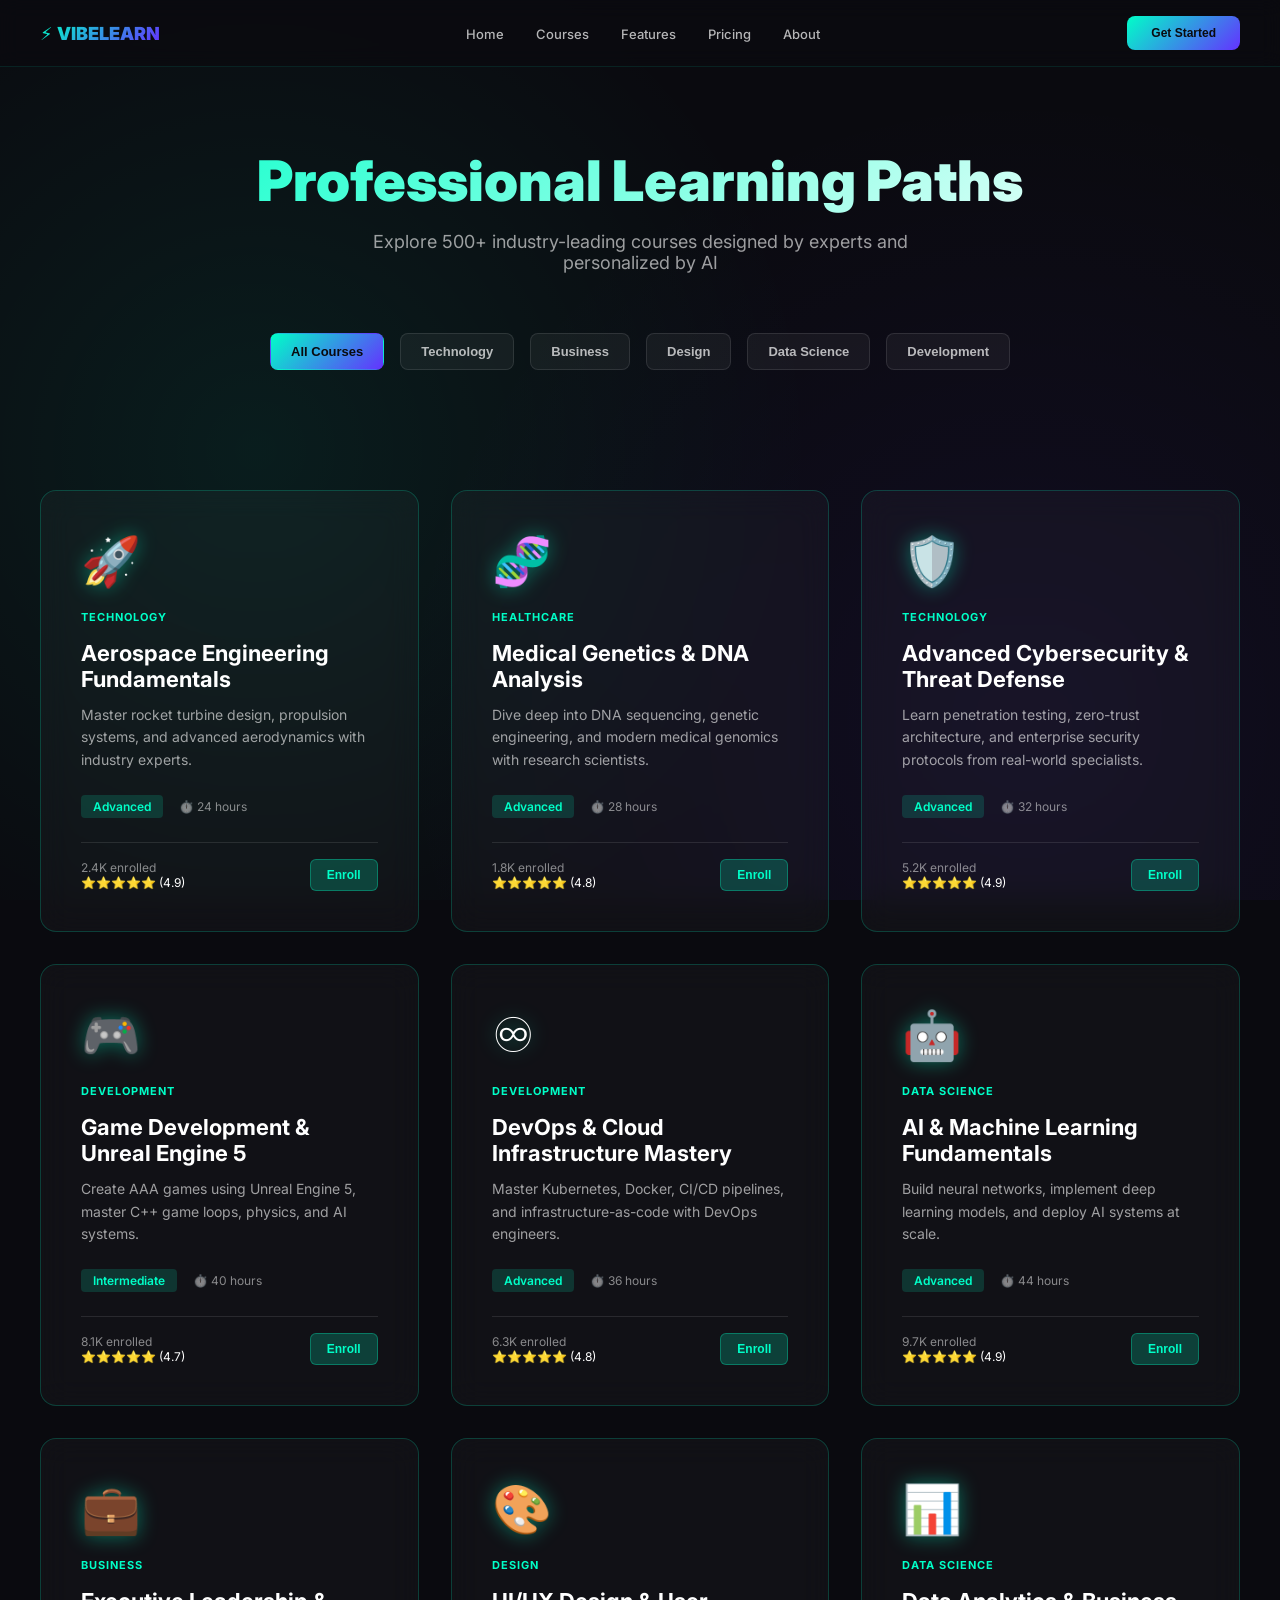
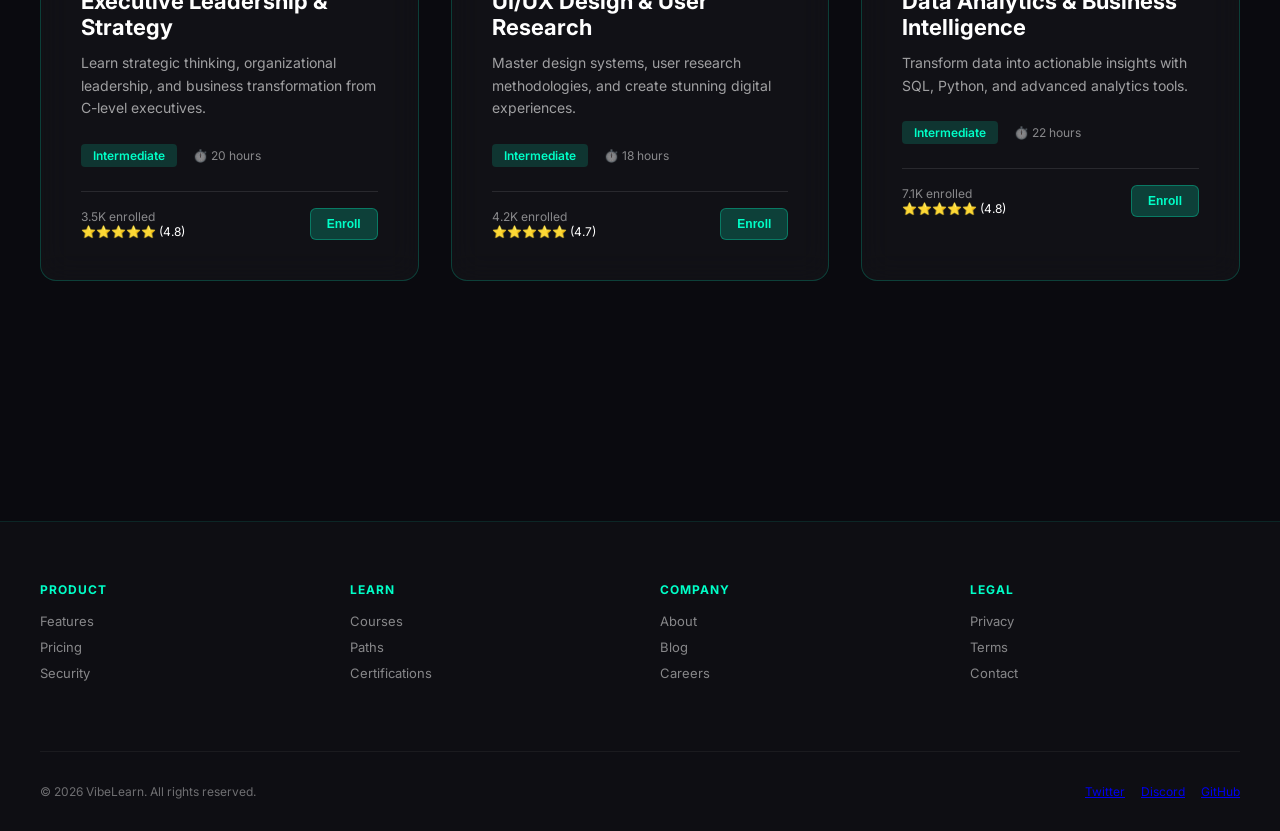
==== Cources/courses.html @ 51ed40c6 "Add files via upload" ====
<!DOCTYPE html>
<html lang="en">
<head>
    <meta charset="UTF-8">
    <meta name="viewport" content="width=device-width, initial-scale=1.0">
    <title>Professional Courses - VibeLearn | AI-Powered Learning Paths</title>
    <link rel="preconnect" href="https://fonts.googleapis.com">
    <link rel="preconnect" href="https://fonts.gstatic.com" crossorigin>
    <link href="https://fonts.googleapis.com/css2?family=Inter:wght@300;400;500;600;700;800;900&family=JetBrains+Mono:wght@400;500;600;700&display=swap" rel="stylesheet">
    <style>
        * {
            margin: 0;
            padding: 0;
            box-sizing: border-box;
        }

        html, body {
            width: 100%;
            font-family: 'Inter', system-ui, sans-serif;
            background: #0a0a0f;
            color: #ffffff;
            overflow-x: hidden;
        }

        body::before {
            content: '';
            position: fixed;
            top: 0;
            left: 0;
            width: 100%;
            height: 100%;
            background: 
                radial-gradient(circle at 20% 50%, rgba(0, 255, 200, 0.08) 0%, transparent 50%),
                radial-gradient(circle at 80% 80%, rgba(100, 50, 255, 0.08) 0%, transparent 50%),
                #0a0a0f;
            pointer-events: none;
            z-index: 0;
        }

        /* Header/Navigation */
        .header {
            position: sticky;
            top: 0;
            z-index: 100;
            background: rgba(10, 10, 15, 0.8);
            backdrop-filter: blur(10px);
            border-bottom: 1px solid rgba(0, 255, 200, 0.1);
        }

        .nav-wrapper {
            max-width: 1600px;
            margin: 0 auto;
            padding: 16px 40px;
            display: flex;
            justify-content: space-between;
            align-items: center;
        }

        .nav-brand {
            font-size: 18px;
            font-weight: 900;
            background: linear-gradient(135deg, #00ffc8 0%, #6432ff 100%);
            -webkit-background-clip: text;
            background-clip: text;
            -webkit-text-fill-color: transparent;
            cursor: pointer;
            text-decoration: none;
        }

        .nav-menu {
            display: flex;
            gap: 32px;
            list-style: none;
        }

        .nav-menu a {
            color: rgba(255, 255, 255, 0.7);
            text-decoration: none;
            font-size: 13px;
            font-weight: 500;
            transition: color 300ms ease;
        }

        .nav-menu a:hover {
            color: #00ffc8;
        }

        .nav-cta {
            padding: 10px 24px;
            background: linear-gradient(135deg, #00ffc8 0%, #6432ff 100%);
            border: none;
            border-radius: 8px;
            color: #0a0a0f;
            font-weight: 700;
            font-size: 12px;
            cursor: pointer;
            transition: all 300ms ease;
        }

        .nav-cta:hover {
            transform: translateY(-2px);
            box-shadow: 0 8px 25px rgba(0, 255, 200, 0.3);
        }

        /* Main Content */
        .page-container {
            position: relative;
            z-index: 1;
            max-width: 1600px;
            margin: 0 auto;
            padding: 0 40px;
        }

        .page-header {
            text-align: center;
            padding: 80px 0 60px;
            animation: fadeInUp 0.8s ease-out;
        }

        .page-header h1 {
            font-size: 56px;
            font-weight: 900;
            margin-bottom: 16px;
            background: linear-gradient(135deg, #00ffc8 0%, #ffffff 100%);
            -webkit-background-clip: text;
            background-clip: text;
            -webkit-text-fill-color: transparent;
        }

        .page-header p {
            font-size: 18px;
            color: rgba(255, 255, 255, 0.6);
            max-width: 600px;
            margin: 0 auto;
        }

        @keyframes fadeInUp {
            from {
                opacity: 0;
                transform: translateY(30px);
            }
            to {
                opacity: 1;
                transform: translateY(0);
            }
        }

        /* Course Grid */
        .courses-grid {
            display: grid;
            grid-template-columns: repeat(auto-fit, minmax(320px, 1fr));
            gap: 32px;
            padding: 60px 0 120px;
        }

        .course-card {
            background: rgba(255, 255, 255, 0.03);
            backdrop-filter: blur(15px);
            border: 1px solid rgba(0, 255, 200, 0.2);
            border-radius: 16px;
            padding: 40px;
            transition: all 400ms cubic-bezier(0.4, 0, 0.2, 1);
            cursor: pointer;
            position: relative;
            overflow: hidden;
            animation: fadeInUp 0.6s ease-out;
        }

        .course-card::before {
            content: '';
            position: absolute;
            inset: 0;
            background: linear-gradient(135deg, rgba(0, 255, 200, 0.1) 0%, rgba(100, 50, 255, 0.1) 100%);
            opacity: 0;
            transition: opacity 400ms ease;
        }

        .course-card:hover {
            border-color: rgba(0, 255, 200, 0.6);
            background: rgba(255, 255, 255, 0.08);
            transform: translateY(-12px);
            box-shadow: 0 20px 50px rgba(0, 255, 200, 0.15);
        }

        .course-icon {
            font-size: 48px;
            margin-bottom: 20px;
            filter: drop-shadow(0 0 10px rgba(0, 255, 200, 0.4));
        }

        .course-card h3 {
            font-size: 22px;
            font-weight: 700;
            margin-bottom: 12px;
            position: relative;
            z-index: 2;
        }

        .course-category {
            font-size: 11px;
            color: #00ffc8;
            text-transform: uppercase;
            letter-spacing: 1px;
            margin-bottom: 16px;
            font-weight: 700;
            position: relative;
            z-index: 2;
        }

        .course-description {
            font-size: 14px;
            color: rgba(255, 255, 255, 0.6);
            line-height: 1.6;
            margin-bottom: 24px;
            position: relative;
            z-index: 2;
        }

        .course-meta {
            display: flex;
            gap: 16px;
            margin-bottom: 24px;
            position: relative;
            z-index: 2;
            font-size: 12px;
            color: rgba(255, 255, 255, 0.5);
        }

        .course-level {
            background: rgba(0, 255, 200, 0.15);
            color: #00ffc8;
            padding: 4px 12px;
            border-radius: 4px;
            font-weight: 600;
        }

        .course-duration {
            display: flex;
            align-items: center;
            gap: 4px;
        }

        .course-footer {
            display: flex;
            justify-content: space-between;
            align-items: center;
            padding-top: 16px;
            border-top: 1px solid rgba(255, 255, 255, 0.1);
            position: relative;
            z-index: 2;
        }

        .course-students {
            font-size: 12px;
            color: rgba(255, 255, 255, 0.5);
        }

        .course-rating {
            display: flex;
            gap: 4px;
            font-size: 12px;
        }

        .course-btn {
            background: rgba(0, 255, 200, 0.2);
            border: 1px solid rgba(0, 255, 200, 0.3);
            color: #00ffc8;
            padding: 8px 16px;
            border-radius: 6px;
            cursor: pointer;
            font-size: 12px;
            font-weight: 600;
            transition: all 300ms ease;
        }

        .course-btn:hover {
            background: rgba(0, 255, 200, 0.4);
            border-color: rgba(0, 255, 200, 0.6);
        }

        /* Filter Section */
        .filter-section {
            display: flex;
            gap: 16px;
            margin-bottom: 60px;
            flex-wrap: wrap;
            justify-content: center;
        }

        .filter-btn {
            padding: 10px 20px;
            background: rgba(255, 255, 255, 0.05);
            border: 1px solid rgba(255, 255, 255, 0.1);
            border-radius: 8px;
            color: rgba(255, 255, 255, 0.7);
            cursor: pointer;
            font-size: 13px;
            font-weight: 600;
            transition: all 300ms ease;
        }

        .filter-btn:hover,
        .filter-btn.active {
            background: linear-gradient(135deg, #00ffc8 0%, #6432ff 100%);
            border-color: transparent;
            color: #0a0a0f;
        }

        /* Footer */
        .footer {
            background: rgba(255, 255, 255, 0.02);
            border-top: 1px solid rgba(0, 255, 200, 0.1);
            padding: 60px 40px 32px;
            margin-top: 120px;
            position: relative;
            z-index: 1;
        }

        .footer-content {
            max-width: 1600px;
            margin: 0 auto;
            display: grid;
            grid-template-columns: repeat(4, 1fr);
            gap: 40px;
            margin-bottom: 60px;
        }

        .footer-col h4 {
            font-size: 12px;
            font-weight: 700;
            text-transform: uppercase;
            margin-bottom: 16px;
            color: #00ffc8;
            letter-spacing: 1px;
        }

        .footer-col ul {
            list-style: none;
        }

        .footer-col a {
            color: rgba(255, 255, 255, 0.5);
            text-decoration: none;
            font-size: 13px;
            transition: color 300ms ease;
            display: block;
            margin-bottom: 10px;
        }

        .footer-col a:hover {
            color: #00ffc8;
        }

        .footer-bottom {
            display: flex;
            justify-content: space-between;
            align-items: center;
            padding-top: 32px;
            border-top: 1px solid rgba(255, 255, 255, 0.05);
            font-size: 12px;
            color: rgba(255, 255, 255, 0.4);
        }

        @media (max-width: 768px) {
            .nav-menu {
                gap: 16px;
                font-size: 12px;
            }

            .page-header h1 {
                font-size: 36px;
            }

            .courses-grid {
                grid-template-columns: 1fr;
            }

            .footer-content {
                grid-template-columns: repeat(2, 1fr);
                gap: 24px;
            }

            .footer-bottom {
                flex-direction: column;
                gap: 16px;
            }
        }
    </style>
</head>
<body>
    <!-- Header -->
    <header class="header">
        <div class="nav-wrapper">
            <a href="index.html" class="nav-brand">⚡ VIBELEARN</a>
            <ul class="nav-menu">
                <li><a href="index.html">Home</a></li>
                <li><a href="courses.html">Courses</a></li>
                <li><a href="features.html">Features</a></li>
                <li><a href="pricing.html">Pricing</a></li>
                <li><a href="about.html">About</a></li>
            </ul>
            <button class="nav-cta">Get Started</button>
        </div>
    </header>

    <!-- Main Content -->
    <div class="page-container">
        <div class="page-header">
            <h1>Professional Learning Paths</h1>
            <p>Explore 500+ industry-leading courses designed by experts and personalized by AI</p>
        </div>

        <!-- Filters -->
        <div class="filter-section">
            <button class="filter-btn active">All Courses</button>
            <button class="filter-btn">Technology</button>
            <button class="filter-btn">Business</button>
            <button class="filter-btn">Design</button>
            <button class="filter-btn">Data Science</button>
            <button class="filter-btn">Development</button>
        </div>

        <!-- Course Grid -->
        <div class="courses-grid">
            <!-- Technology Courses -->
            <div class="course-card">
                <div class="course-icon">🚀</div>
                <div class="course-category">Technology</div>
                <h3>Aerospace Engineering Fundamentals</h3>
                <p class="course-description">Master rocket turbine design, propulsion systems, and advanced aerodynamics with industry experts.</p>
                <div class="course-meta">
                    <span class="course-level">Advanced</span>
                    <span class="course-duration">⏱️ 24 hours</span>
                </div>
                <div class="course-footer">
                    <div>
                        <div class="course-students">2.4K enrolled</div>
                        <div class="course-rating">⭐⭐⭐⭐⭐ (4.9)</div>
                    </div>
                    <button class="course-btn">Enroll</button>
                </div>
            </div>

            <div class="course-card">
                <div class="course-icon">🧬</div>
                <div class="course-category">Healthcare</div>
                <h3>Medical Genetics & DNA Analysis</h3>
                <p class="course-description">Dive deep into DNA sequencing, genetic engineering, and modern medical genomics with research scientists.</p>
                <div class="course-meta">
                    <span class="course-level">Advanced</span>
                    <span class="course-duration">⏱️ 28 hours</span>
                </div>
                <div class="course-footer">
                    <div>
                        <div class="course-students">1.8K enrolled</div>
                        <div class="course-rating">⭐⭐⭐⭐⭐ (4.8)</div>
                    </div>
                    <button class="course-btn">Enroll</button>
                </div>
            </div>

            <div class="course-card">
                <div class="course-icon">🛡️</div>
                <div class="course-category">Technology</div>
                <h3>Advanced Cybersecurity & Threat Defense</h3>
                <p class="course-description">Learn penetration testing, zero-trust architecture, and enterprise security protocols from real-world specialists.</p>
                <div class="course-meta">
                    <span class="course-level">Advanced</span>
                    <span class="course-duration">⏱️ 32 hours</span>
                </div>
                <div class="course-footer">
                    <div>
                        <div class="course-students">5.2K enrolled</div>
                        <div class="course-rating">⭐⭐⭐⭐⭐ (4.9)</div>
                    </div>
                    <button class="course-btn">Enroll</button>
                </div>
            </div>

            <div class="course-card">
                <div class="course-icon">🎮</div>
                <div class="course-category">Development</div>
                <h3>Game Development & Unreal Engine 5</h3>
                <p class="course-description">Create AAA games using Unreal Engine 5, master C++ game loops, physics, and AI systems.</p>
                <div class="course-meta">
                    <span class="course-level">Intermediate</span>
                    <span class="course-duration">⏱️ 40 hours</span>
                </div>
                <div class="course-footer">
                    <div>
                        <div class="course-students">8.1K enrolled</div>
                        <div class="course-rating">⭐⭐⭐⭐⭐ (4.7)</div>
                    </div>
                    <button class="course-btn">Enroll</button>
                </div>
            </div>

            <div class="course-card">
                <div class="course-icon">♾️</div>
                <div class="course-category">Development</div>
                <h3>DevOps & Cloud Infrastructure Mastery</h3>
                <p class="course-description">Master Kubernetes, Docker, CI/CD pipelines, and infrastructure-as-code with DevOps engineers.</p>
                <div class="course-meta">
                    <span class="course-level">Advanced</span>
                    <span class="course-duration">⏱️ 36 hours</span>
                </div>
                <div class="course-footer">
                    <div>
                        <div class="course-students">6.3K enrolled</div>
                        <div class="course-rating">⭐⭐⭐⭐⭐ (4.8)</div>
                    </div>
                    <button class="course-btn">Enroll</button>
                </div>
            </div>

            <div class="course-card">
                <div class="course-icon">🤖</div>
                <div class="course-category">Data Science</div>
                <h3>AI & Machine Learning Fundamentals</h3>
                <p class="course-description">Build neural networks, implement deep learning models, and deploy AI systems at scale.</p>
                <div class="course-meta">
                    <span class="course-level">Advanced</span>
                    <span class="course-duration">⏱️ 44 hours</span>
                </div>
                <div class="course-footer">
                    <div>
                        <div class="course-students">9.7K enrolled</div>
                        <div class="course-rating">⭐⭐⭐⭐⭐ (4.9)</div>
                    </div>
                    <button class="course-btn">Enroll</button>
                </div>
            </div>

            <div class="course-card">
                <div class="course-icon">💼</div>
                <div class="course-category">Business</div>
                <h3>Executive Leadership & Strategy</h3>
                <p class="course-description">Learn strategic thinking, organizational leadership, and business transformation from C-level executives.</p>
                <div class="course-meta">
                    <span class="course-level">Intermediate</span>
                    <span class="course-duration">⏱️ 20 hours</span>
                </div>
                <div class="course-footer">
                    <div>
                        <div class="course-students">3.5K enrolled</div>
                        <div class="course-rating">⭐⭐⭐⭐⭐ (4.8)</div>
                    </div>
                    <button class="course-btn">Enroll</button>
                </div>
            </div>

            <div class="course-card">
                <div class="course-icon">🎨</div>
                <div class="course-category">Design</div>
                <h3>UI/UX Design & User Research</h3>
                <p class="course-description">Master design systems, user research methodologies, and create stunning digital experiences.</p>
                <div class="course-meta">
                    <span class="course-level">Intermediate</span>
                    <span class="course-duration">⏱️ 18 hours</span>
                </div>
                <div class="course-footer">
                    <div>
                        <div class="course-students">4.2K enrolled</div>
                        <div class="course-rating">⭐⭐⭐⭐⭐ (4.7)</div>
                    </div>
                    <button class="course-btn">Enroll</button>
                </div>
            </div>

            <div class="course-card">
                <div class="course-icon">📊</div>
                <div class="course-category">Data Science</div>
                <h3>Data Analytics & Business Intelligence</h3>
                <p class="course-description">Transform data into actionable insights with SQL, Python, and advanced analytics tools.</p>
                <div class="course-meta">
                    <span class="course-level">Intermediate</span>
                    <span class="course-duration">⏱️ 22 hours</span>
                </div>
                <div class="course-footer">
                    <div>
                        <div class="course-students">7.1K enrolled</div>
                        <div class="course-rating">⭐⭐⭐⭐⭐ (4.8)</div>
                    </div>
                    <button class="course-btn">Enroll</button>
                </div>
            </div>
        </div>
    </div>

    <!-- Footer -->
    <footer class="footer">
        <div class="footer-content">
            <div class="footer-col">
                <h4>Product</h4>
                <ul>
                    <li><a href="#">Features</a></li>
                    <li><a href="#">Pricing</a></li>
                    <li><a href="#">Security</a></li>
                </ul>
            </div>
            <div class="footer-col">
                <h4>Learn</h4>
                <ul>
                    <li><a href="#">Courses</a></li>
                    <li><a href="#">Paths</a></li>
                    <li><a href="#">Certifications</a></li>
                </ul>
            </div>
            <div class="footer-col">
                <h4>Company</h4>
                <ul>
                    <li><a href="#">About</a></li>
                    <li><a href="#">Blog</a></li>
                    <li><a href="#">Careers</a></li>
                </ul>
            </div>
            <div class="footer-col">
                <h4>Legal</h4>
                <ul>
                    <li><a href="#">Privacy</a></li>
                    <li><a href="#">Terms</a></li>
                    <li><a href="#">Contact</a></li>
                </ul>
            </div>
        </div>
        <div class="footer-bottom">
            <div>&copy; 2026 VibeLearn. All rights reserved.</div>
            <div style="display: flex; gap: 16px;">
                <a href="#">Twitter</a>
                <a href="#">Discord</a>
                <a href="#">GitHub</a>
            </div>
        </div>
    </footer>
</body>
</html>
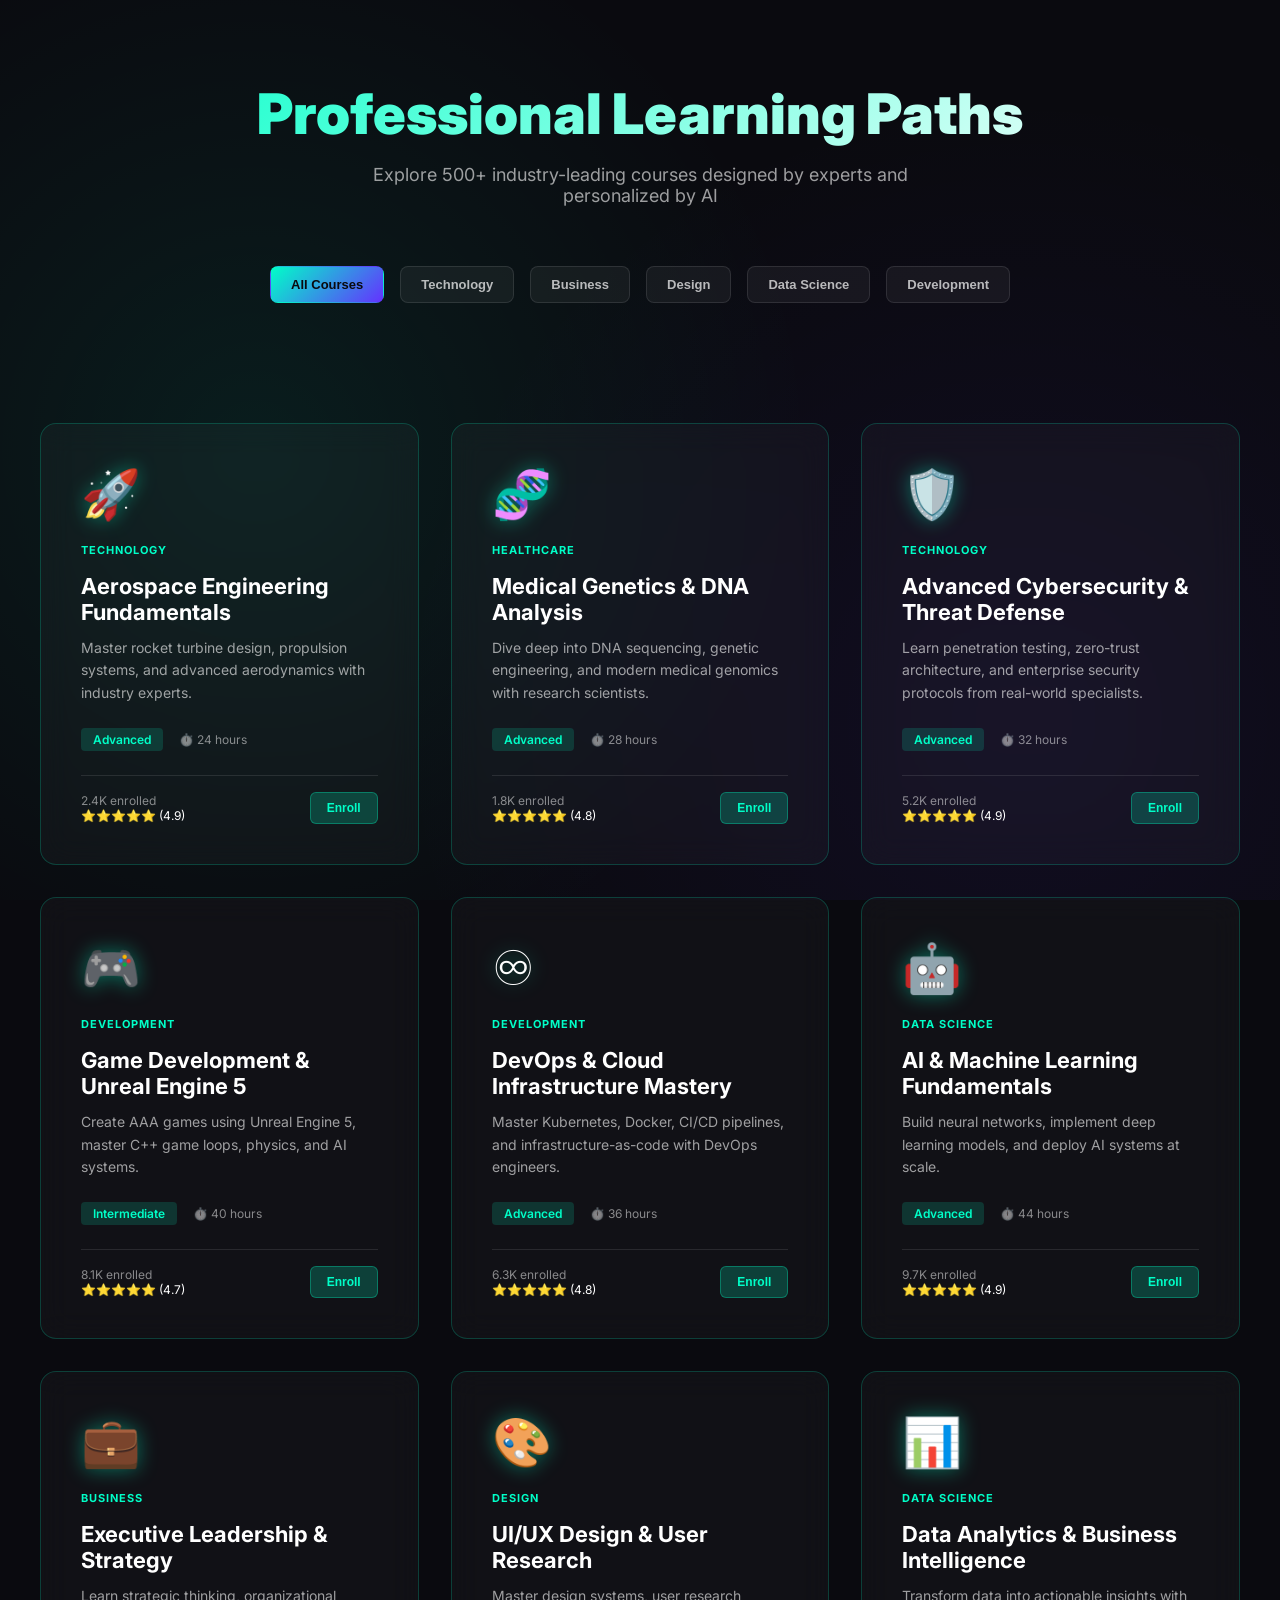
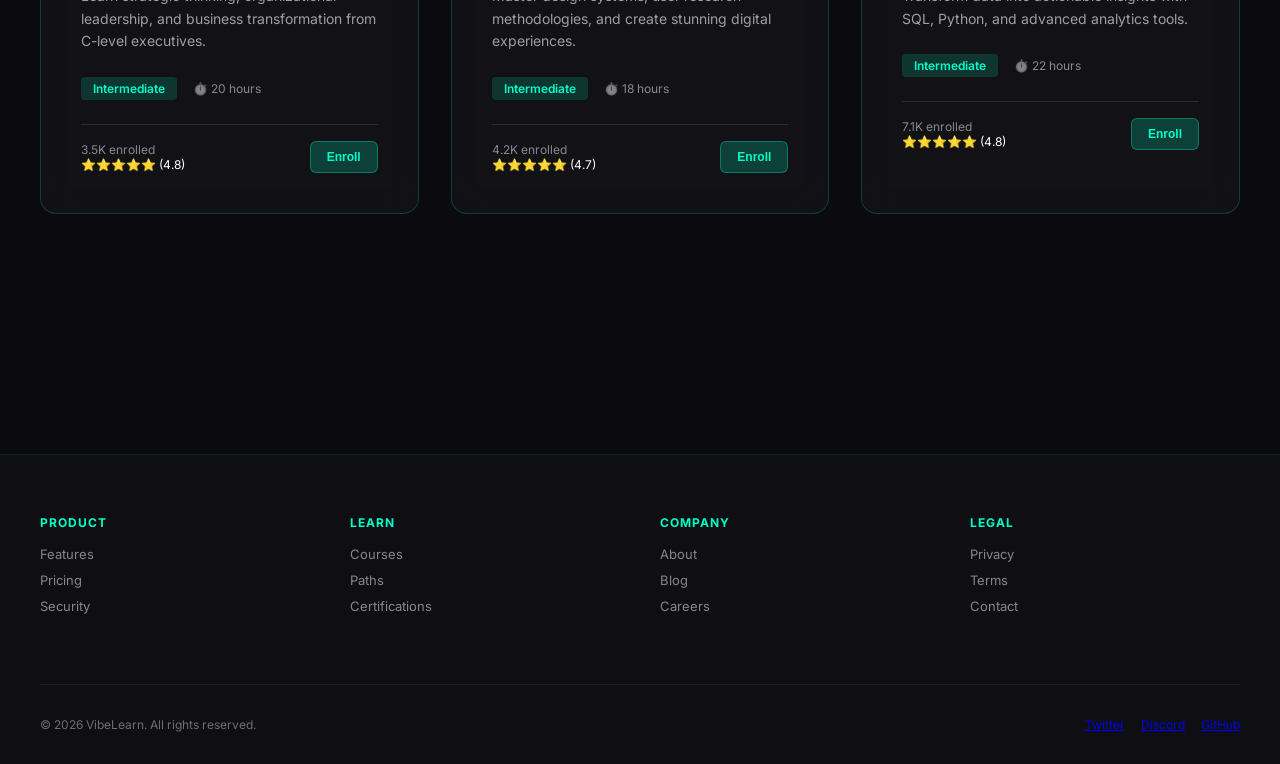
==== commit be85f864: "Update courses.html" ====
--- a/Cources/courses.html
+++ b/Cources/courses.html
@@ -388,21 +388,6 @@
     </style>
 </head>
 <body>
-    <!-- Header -->
-    <header class="header">
-        <div class="nav-wrapper">
-            <a href="index.html" class="nav-brand">⚡ VIBELEARN</a>
-            <ul class="nav-menu">
-                <li><a href="index.html">Home</a></li>
-                <li><a href="courses.html">Courses</a></li>
-                <li><a href="features.html">Features</a></li>
-                <li><a href="pricing.html">Pricing</a></li>
-                <li><a href="about.html">About</a></li>
-            </ul>
-            <button class="nav-cta">Get Started</button>
-        </div>
-    </header>
-
     <!-- Main Content -->
     <div class="page-container">
         <div class="page-header">
@@ -634,3 +619,4 @@
     </footer>
 </body>
 </html>
+
